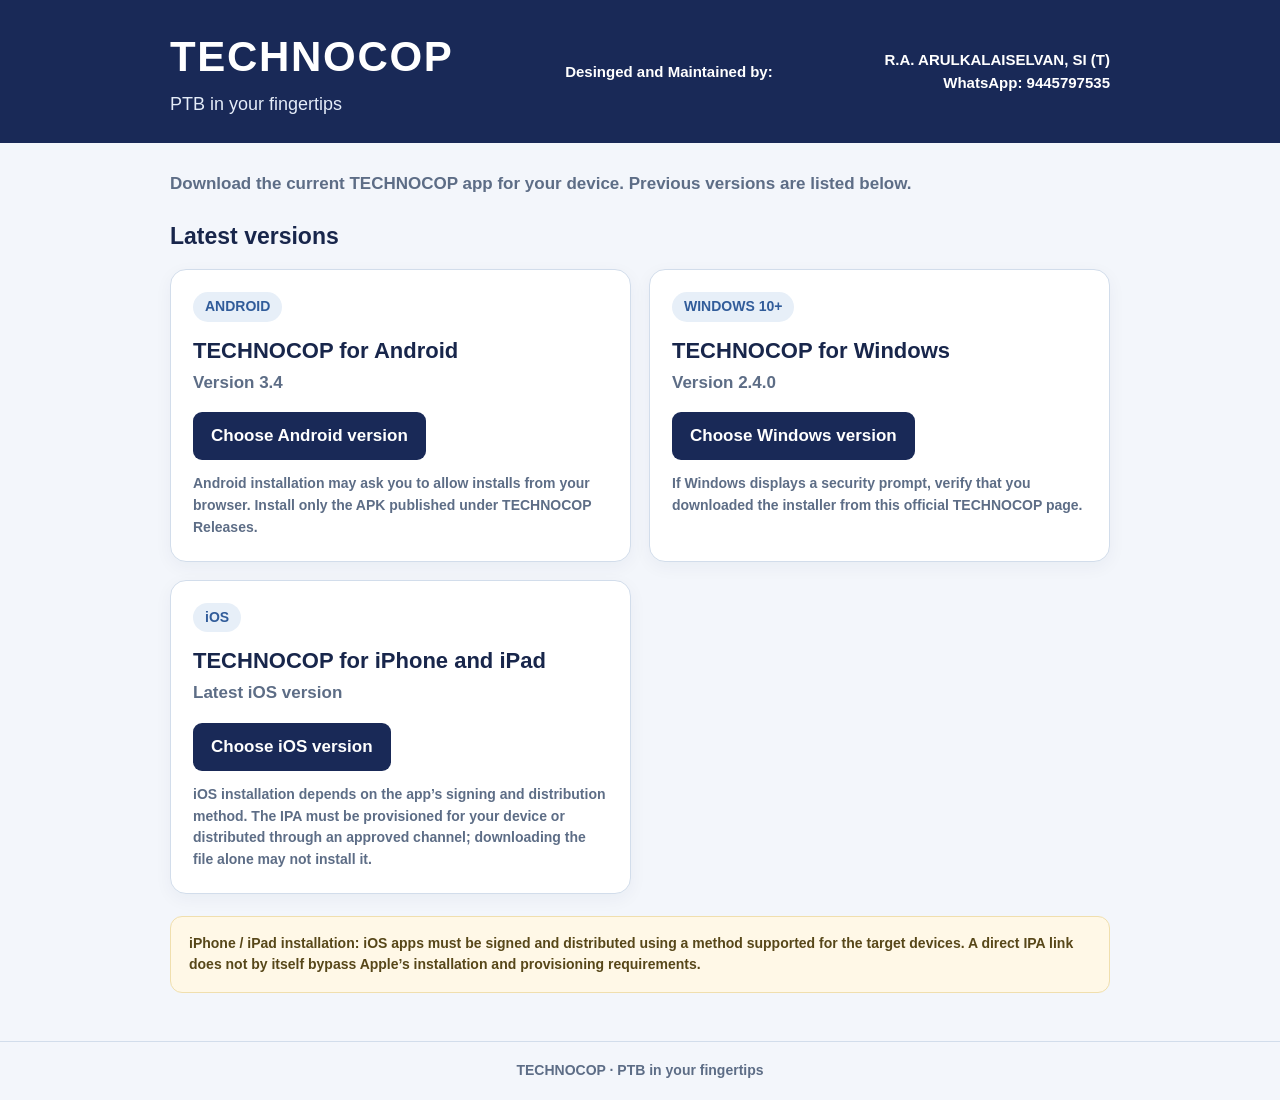
==== index.html @ efa77828 "Update index.html" ====
<!doctype html>
<html lang="en">
<head>
  <meta charset="utf-8">
  <meta name="viewport" content="width=device-width, initial-scale=1">
  <meta name="theme-color" content="#192957">
  <meta name="description" content="Download the latest TECHNOCOP applications and view previous releases.">
  <title>TECHNOCOP Downloads</title>
  <style>
    :root{color-scheme:light;--navy:#192957;--blue:#315c9a;--pale:#e7eff8;--ink:#18264b;--muted:#5d6d86;--line:#d2ddeb;--white:#fff}
    *{box-sizing:border-box}
    body{margin:0;background:#f3f6fb;color:var(--ink);font:17px/1.55 "Segoe UI",Arial,sans-serif}
    .top{background:var(--navy);color:#fff;padding:24px 20px}
    .wrap{width:min(940px,100% - 32px);margin:auto}
    .top-inner{display:flex;justify-content:space-between;align-items:center;gap:20px}
    .brand{font-size:clamp(28px,5vw,42px);font-weight:750;letter-spacing:.04em;margin:0}
    .tagline{font-size:18px;color:#e4ecf8;margin:2px 0 0}
    .top-contact{text-align:right;color:#fff;font-size:15px}
    .top-contact strong{display:block}
    .top-contact a{color:#fff;text-decoration:none}
    .top-contact a:hover{text-decoration:underline}
    main{padding:28px 0 48px}
    .intro{margin:0 0 22px;color:var(--muted)}
    .section-title{font-size:23px;margin:0 0 14px}
    .grid{display:grid;grid-template-columns:repeat(auto-fit,minmax(min(100%,330px),1fr));gap:18px}
    .card{background:var(--white);border:1px solid var(--line);border-radius:16px;padding:22px;box-shadow:0 5px 18px #1929570c}
    .platform{display:inline-block;background:var(--pale);color:var(--blue);font-weight:700;border-radius:999px;padding:4px 12px;font-size:14px}
    .card h3{font-size:22px;margin:12px 0 2px}
    .version{color:var(--muted);margin:0 0 16px}
    .button{display:inline-flex;align-items:center;justify-content:center;background:var(--navy);color:white;text-decoration:none;font-weight:700;padding:11px 18px;border-radius:9px;min-height:46px}
    .button:hover{background:#29477e}
    .subtle{font-size:14px;color:var(--muted);margin:13px 0 0}
    .history{margin-top:30px}
    .history-card{padding:8px 20px}
    .release{display:flex;justify-content:space-between;gap:16px;align-items:center;padding:14px 0;border-bottom:1px solid var(--line)}
    .release:last-child{border:0}
    .release strong{display:block}
    .release span{font-size:14px;color:var(--muted)}
    .text-link{color:var(--blue);font-weight:700;white-space:nowrap}
    .notice{margin-top:22px;padding:16px 18px;border-radius:12px;background:#fff8e7;border:1px solid #f0dfae;color:#574719;font-size:14px}
    footer{text-align:center;padding:18px;color:var(--muted);font-size:14px;border-top:1px solid var(--line)}
    @media(max-width:520px){.release{align-items:flex-start;flex-direction:column;gap:6px}.top-inner{align-items:flex-start;flex-direction:column}.top-contact{text-align:left}}
  </style>
</head>
<body>
  <header class="top">
    <div class="wrap top-inner">
      <div><h1 class="brand">TECHNOCOP</h1><p class="tagline">PTB in your fingertips</p></div>
      <div class="top-contact"><strong> Desinged and Maintained by:</div>
      <div class="top-contact"><strong> R.A. ARULKALAISELVAN, SI (T)</strong><a href="https://wa.me/919445797535" target="_blank" rel="noopener noreferrer">WhatsApp: 9445797535</a></div>
    </div>
  </header>
  <main class="wrap">
    <p class="intro">Download the current TECHNOCOP app for your device. Previous versions are listed below.</p>
    <h2 class="section-title">Latest versions</h2>
    <div class="grid">
      <article class="card">
        <span class="platform">ANDROID</span>
        <h3>TECHNOCOP for Android</h3>
        <p class="version">Version 3.4</p>
        <a class="button" href="android.html">Choose Android version</a>
        <p class="subtle">Android installation may ask you to allow installs from your browser. Install only the APK published under TECHNOCOP Releases.</p>
      </article>
      <article class="card">
        <span class="platform">WINDOWS 10+</span>
        <h3>TECHNOCOP for Windows</h3>
        <p class="version">Version 2.4.0</p>
        <a class="button" href="windows.html">Choose Windows version</a>
        <p class="subtle">If Windows displays a security prompt, verify that you downloaded the installer from this official TECHNOCOP page.</p>
      </article>
      <article class="card">
        <span class="platform">iOS</span>
        <h3>TECHNOCOP for iPhone and iPad</h3>
        <p class="version">Latest iOS version</p>
        <a class="button" href="ios.html">Choose iOS version</a>
        <p class="subtle">iOS installation depends on the app’s signing and distribution method. The IPA must be provisioned for your device or distributed through an approved channel; downloading the file alone may not install it.</p>
      </article>
    </div>

    <aside class="notice"><strong>iPhone / iPad installation:</strong> iOS apps must be signed and distributed using a method supported for the target devices. A direct IPA link does not by itself bypass Apple’s installation and provisioning requirements.</aside>
  </main>
  <footer>TECHNOCOP · PTB in your fingertips</footer>
</body>
</html>
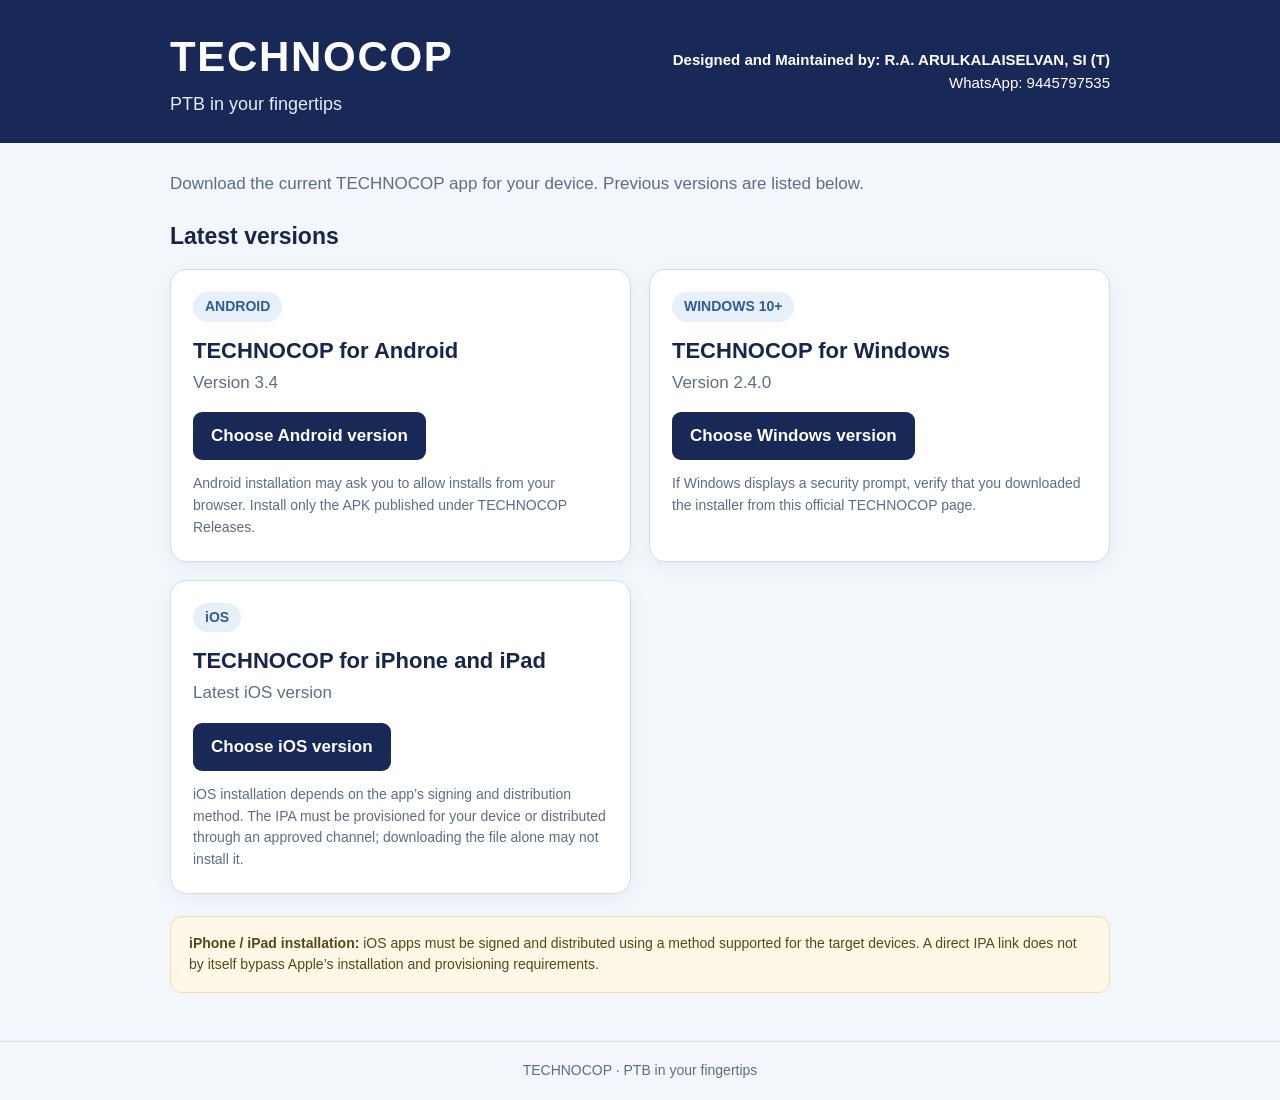
==== commit f9380e07: "Update index.html" ====
--- a/index.html
+++ b/index.html
@@ -46,8 +46,7 @@
   <header class="top">
     <div class="wrap top-inner">
       <div><h1 class="brand">TECHNOCOP</h1><p class="tagline">PTB in your fingertips</p></div>
-      <div class="top-contact"><strong> Desinged and Maintained by:</div>
-      <div class="top-contact"><strong> R.A. ARULKALAISELVAN, SI (T)</strong><a href="https://wa.me/919445797535" target="_blank" rel="noopener noreferrer">WhatsApp: 9445797535</a></div>
+      <div class="top-contact"><strong> Designed and Maintained by: R.A. ARULKALAISELVAN, SI (T)</strong><a href="https://wa.me/919445797535" target="_blank" rel="noopener noreferrer">WhatsApp: 9445797535</a></div>
     </div>
   </header>
   <main class="wrap">
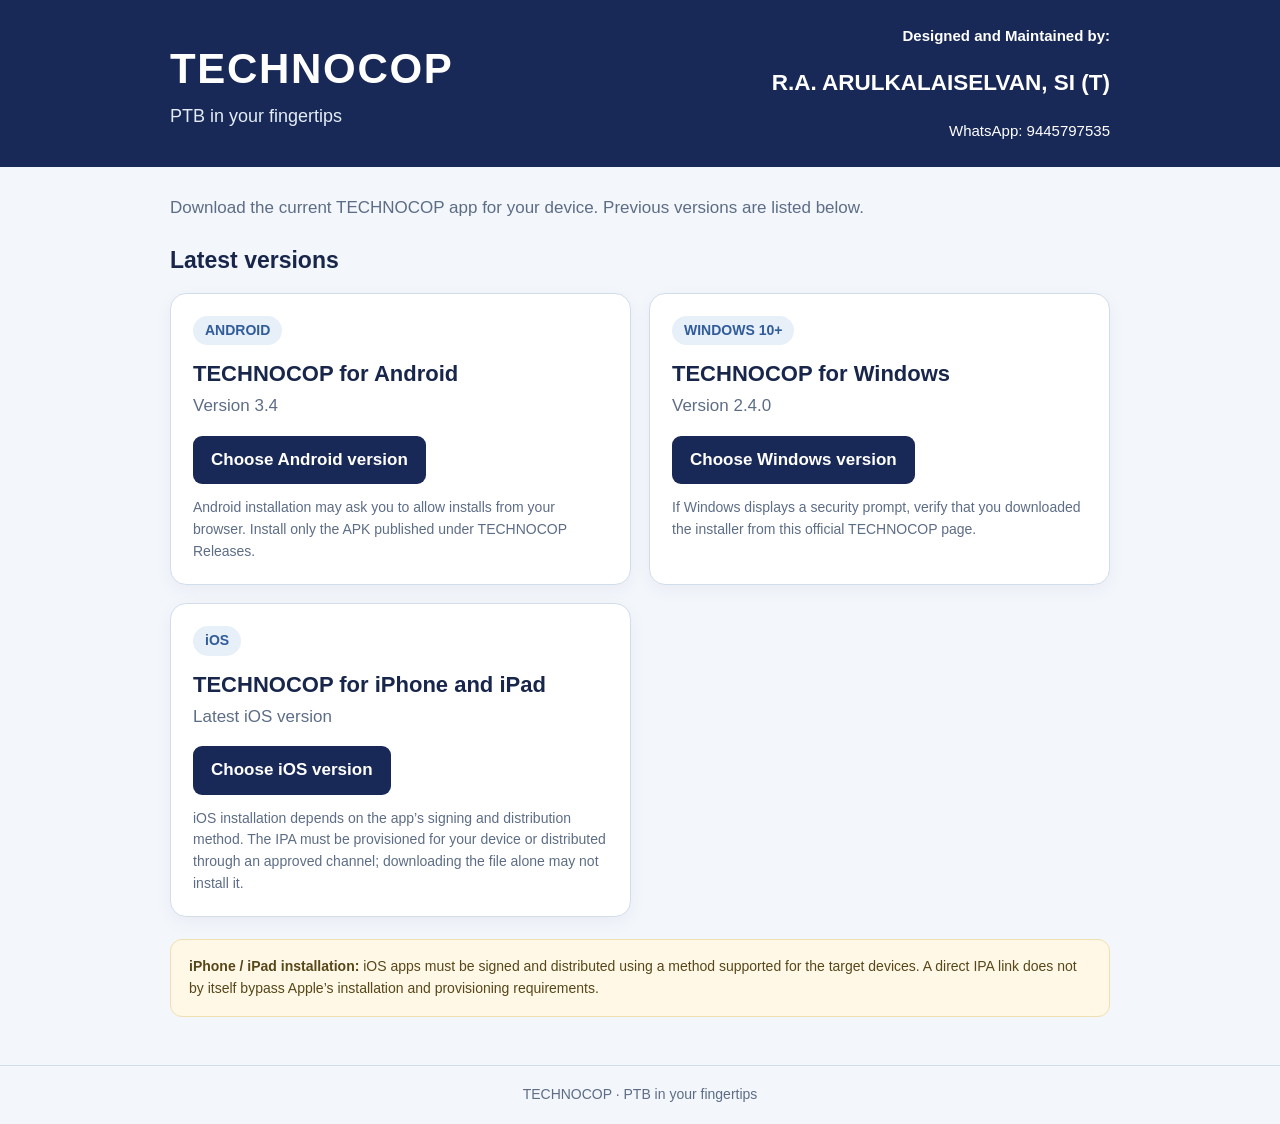
==== commit a34859a4: "Update index.html" ====
--- a/index.html
+++ b/index.html
@@ -46,7 +46,7 @@
   <header class="top">
     <div class="wrap top-inner">
       <div><h1 class="brand">TECHNOCOP</h1><p class="tagline">PTB in your fingertips</p></div>
-      <div class="top-contact"><strong> Designed and Maintained by: R.A. ARULKALAISELVAN, SI (T)</strong><a href="https://wa.me/919445797535" target="_blank" rel="noopener noreferrer">WhatsApp: 9445797535</a></div>
+      <div class="top-contact"><strong> Designed and Maintained by: </strong> <h2> R.A. ARULKALAISELVAN, SI (T) </h2> </strong><a href="https://wa.me/919445797535" target="_blank" rel="noopener noreferrer">WhatsApp: 9445797535</a></div>
     </div>
   </header>
   <main class="wrap">
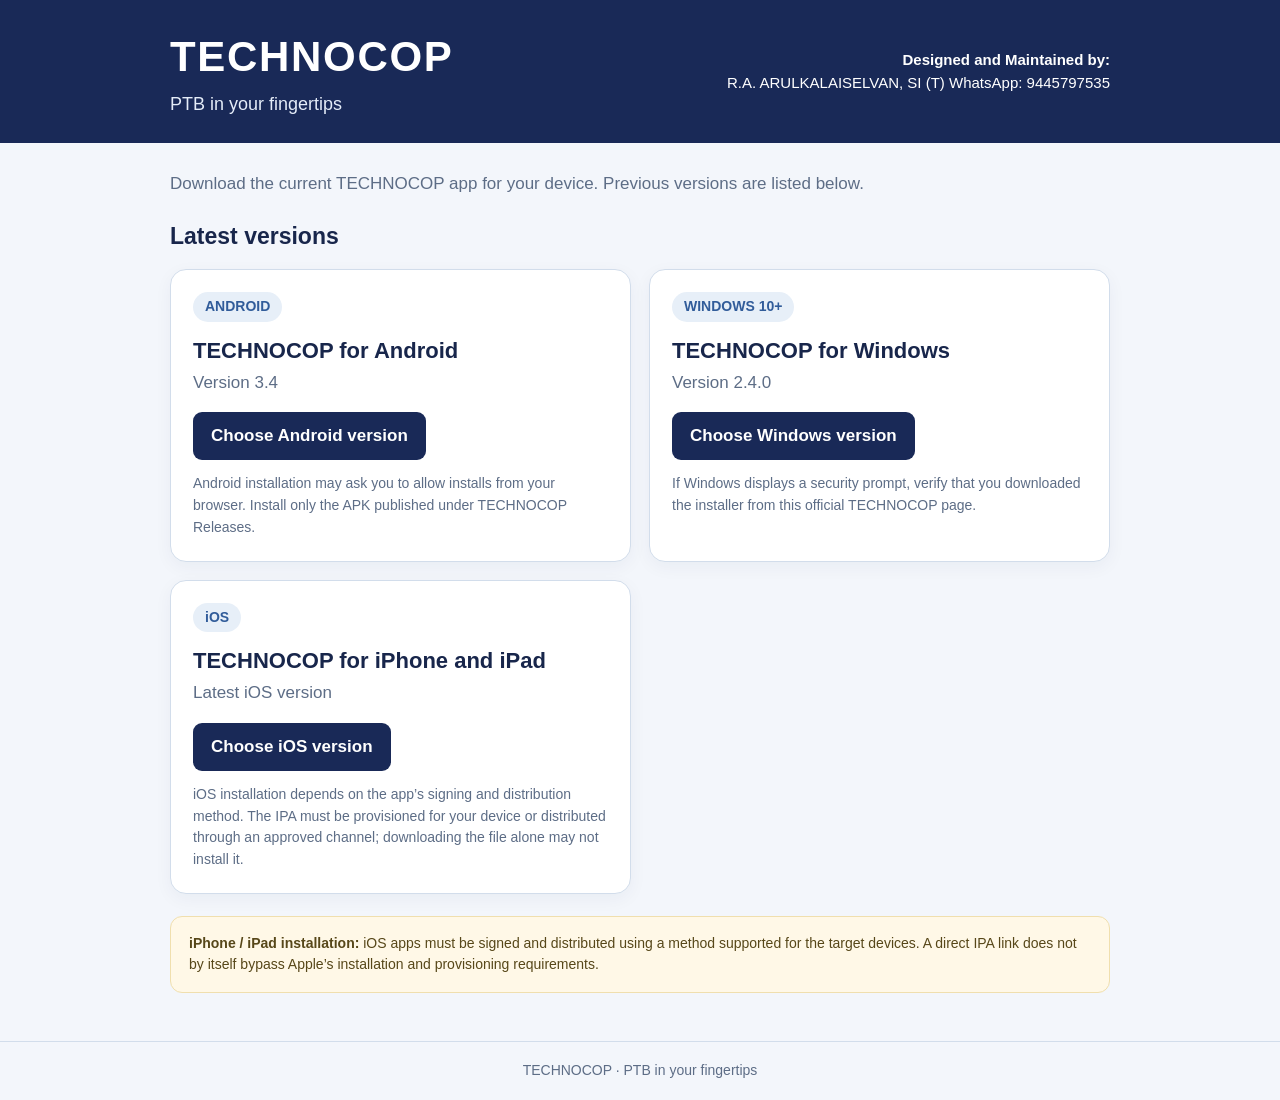
==== commit 0352eddc: "Update index.html" ====
--- a/index.html
+++ b/index.html
@@ -46,7 +46,7 @@
   <header class="top">
     <div class="wrap top-inner">
       <div><h1 class="brand">TECHNOCOP</h1><p class="tagline">PTB in your fingertips</p></div>
-      <div class="top-contact"><strong> Designed and Maintained by: </strong> <h2> R.A. ARULKALAISELVAN, SI (T) </h2> </strong><a href="https://wa.me/919445797535" target="_blank" rel="noopener noreferrer">WhatsApp: 9445797535</a></div>
+      <div class="top-contact"><strong> Designed and Maintained by: </strong> R.A. ARULKALAISELVAN, SI (T) </strong><a href="https://wa.me/919445797535" target="_blank" rel="noopener noreferrer">WhatsApp: 9445797535</a></div>
     </div>
   </header>
   <main class="wrap">
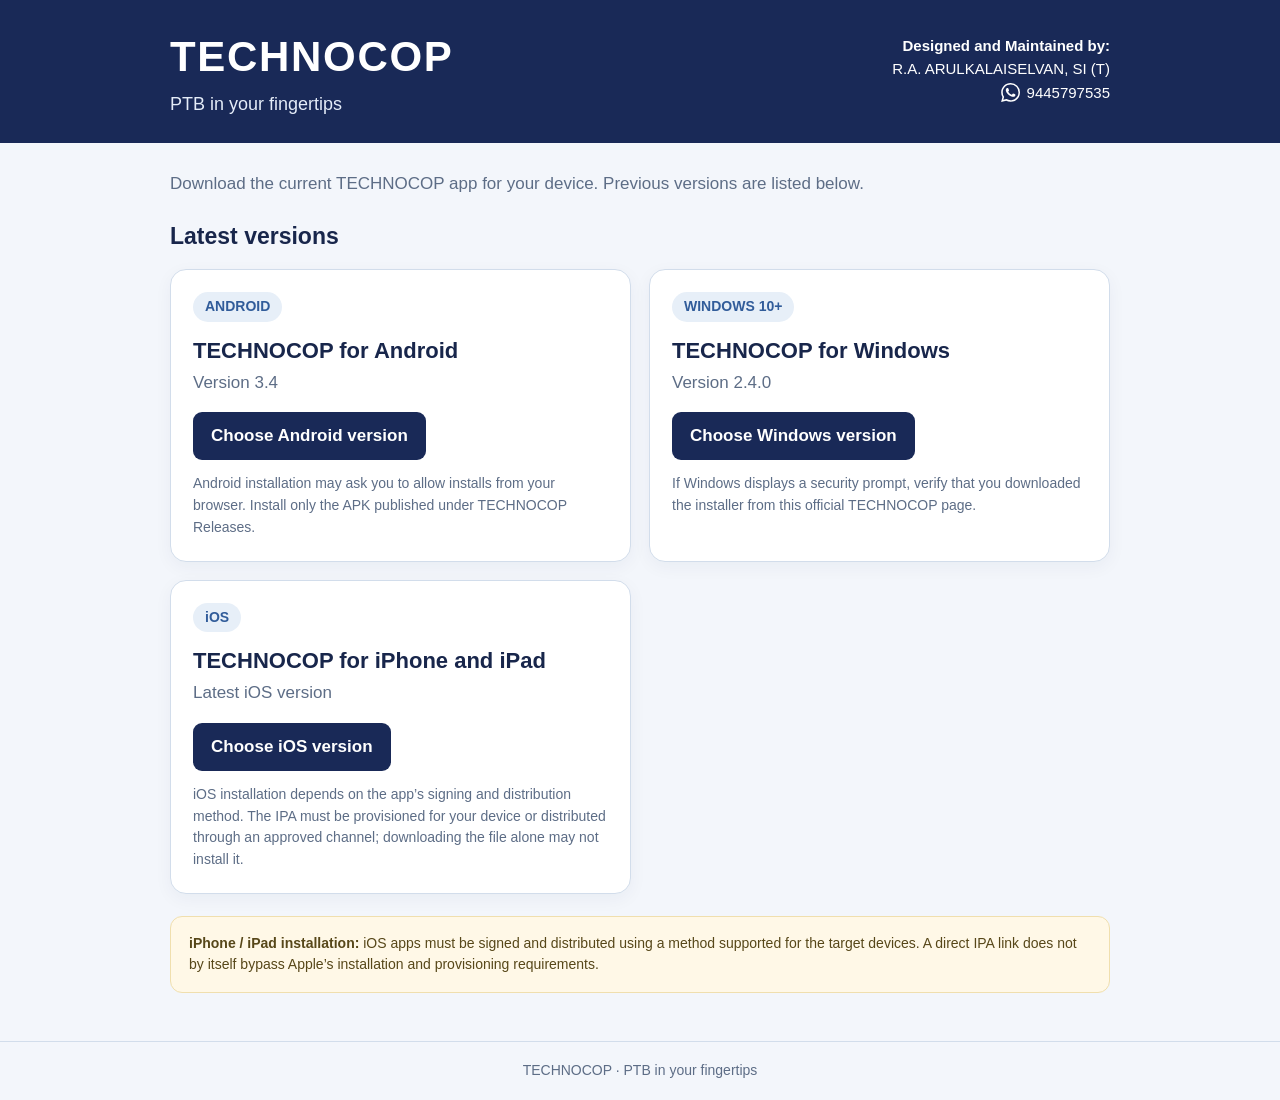
==== commit 4ccde239: "Update index.html" ====
--- a/index.html
+++ b/index.html
@@ -15,10 +15,13 @@
     .top-inner{display:flex;justify-content:space-between;align-items:center;gap:20px}
     .brand{font-size:clamp(28px,5vw,42px);font-weight:750;letter-spacing:.04em;margin:0}
     .tagline{font-size:18px;color:#e4ecf8;margin:2px 0 0}
-    .top-contact{text-align:right;color:#fff;font-size:15px}
-    .top-contact strong{display:block}
+    .top-contact{text-align:right;color:#fff;font-size:15px;line-height:1.4}
+    .top-contact strong,.top-contact .contact-name{display:block}
+    .top-contact .contact-name{margin-top:2px}
     .top-contact a{color:#fff;text-decoration:none}
     .top-contact a:hover{text-decoration:underline}
+    .top-whatsapp{display:inline-flex;align-items:center;justify-content:flex-end;gap:7px;margin-top:3px}
+    .top-whatsapp svg{width:19px;height:19px;fill:currentColor;flex:none}
     main{padding:28px 0 48px}
     .intro{margin:0 0 22px;color:var(--muted)}
     .section-title{font-size:23px;margin:0 0 14px}
@@ -46,7 +49,7 @@
   <header class="top">
     <div class="wrap top-inner">
       <div><h1 class="brand">TECHNOCOP</h1><p class="tagline">PTB in your fingertips</p></div>
-      <div class="top-contact"><strong> Designed and Maintained by: </strong> R.A. ARULKALAISELVAN, SI (T) </strong><a href="https://wa.me/919445797535" target="_blank" rel="noopener noreferrer">WhatsApp: 9445797535</a></div>
+      <div class="top-contact"><strong>Designed and Maintained by:</strong><span class="contact-name">R.A. ARULKALAISELVAN, SI (T)</span><a class="top-whatsapp" href="https://wa.me/919445797535" target="_blank" rel="noopener noreferrer" aria-label="WhatsApp 9445797535"><svg viewBox="0 0 24 24" aria-hidden="true"><path d="M20.52 3.48A11.8 11.8 0 0 0 12.12 0C5.58 0 .26 5.32.26 11.86c0 2.09.55 4.13 1.59 5.92L.16 24l6.37-1.67a11.9 11.9 0 0 0 5.59 1.42h.01c6.54 0 11.86-5.32 11.86-11.86a11.8 11.8 0 0 0-3.47-8.41ZM12.13 21.7h-.01a9.9 9.9 0 0 1-5.04-1.38l-.36-.21-3.78.99 1.01-3.69-.23-.38a9.83 9.83 0 0 1-1.51-5.17c0-5.46 4.45-9.9 9.92-9.9a9.84 9.84 0 0 1 7.01 2.9 9.84 9.84 0 0 1 2.9 7c0 5.47-4.45 9.92-9.91 9.92Zm5.44-7.42c-.3-.15-1.77-.87-2.05-.97-.28-.1-.47-.15-.67.15-.2.3-.77.97-.95 1.17-.17.2-.35.22-.65.07-.3-.15-1.26-.46-2.4-1.48-.89-.8-1.49-1.78-1.66-2.08-.18-.3-.02-.46.13-.61.13-.13.3-.35.45-.52.15-.18.2-.3.3-.5.1-.2.05-.38-.03-.53-.07-.15-.67-1.62-.92-2.22-.24-.58-.48-.5-.66-.51h-.56c-.2 0-.52.07-.8.37-.27.3-1.04 1.02-1.04 2.49s1.07 2.89 1.22 3.09c.15.2 2.1 3.2 5.1 4.49.71.3 1.27.49 1.7.63.72.23 1.37.2 1.88.12.58-.09 1.77-.72 2.02-1.42.25-.7.25-1.3.18-1.42-.08-.13-.28-.2-.58-.35Z"/></svg><span>9445797535</span></a></div>
     </div>
   </header>
   <main class="wrap">
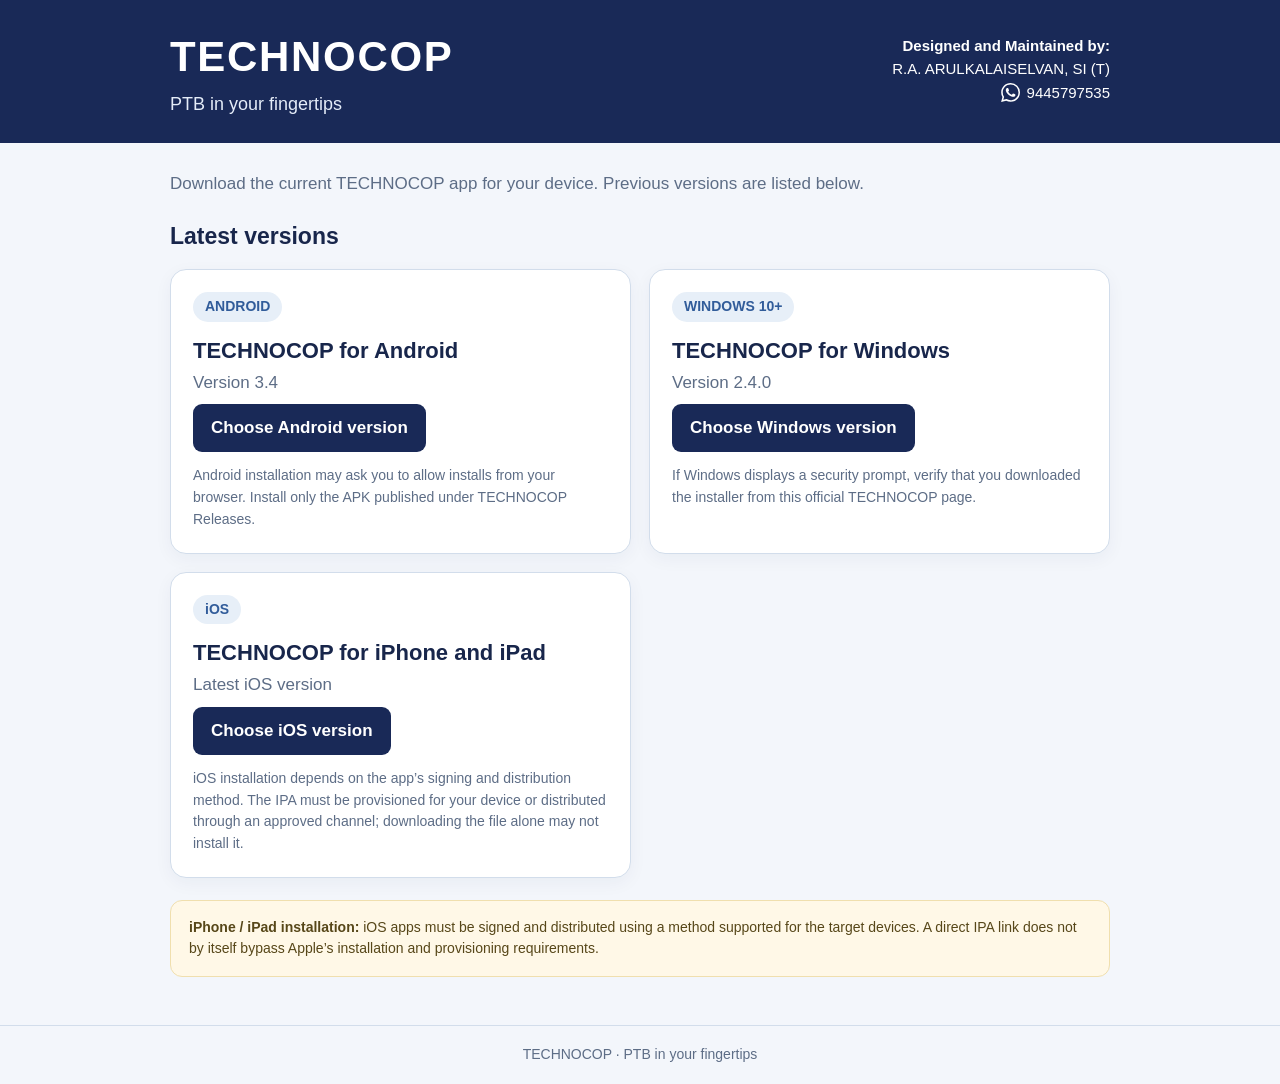
==== commit bc6763b7: "Add files via upload" ====
--- a/index.html
+++ b/index.html
@@ -24,12 +24,18 @@
     .top-whatsapp svg{width:19px;height:19px;fill:currentColor;flex:none}
     main{padding:28px 0 48px}
     .intro{margin:0 0 22px;color:var(--muted)}
-    .section-title{font-size:23px;margin:0 0 14px}
+    .section-head{display:flex;flex-wrap:wrap;justify-content:space-between;align-items:baseline;gap:10px;margin:0 0 14px}
+    .section-title{font-size:23px;margin:0}
+    .total-summary{font-size:14px;font-weight:600;color:var(--muted);margin:0}
     .grid{display:grid;grid-template-columns:repeat(auto-fit,minmax(min(100%,330px),1fr));gap:18px}
     .card{background:var(--white);border:1px solid var(--line);border-radius:16px;padding:22px;box-shadow:0 5px 18px #1929570c}
     .platform{display:inline-block;background:var(--pale);color:var(--blue);font-weight:700;border-radius:999px;padding:4px 12px;font-size:14px}
     .card h3{font-size:22px;margin:12px 0 2px}
-    .version{color:var(--muted);margin:0 0 16px}
+    .version{color:var(--muted);margin:0 0 8px}
+    .live-row{margin:0 0 16px;min-height:0}
+    .live-row:empty{display:none}
+    .live-count{display:inline-flex;align-items:center;gap:6px;background:var(--pale);color:var(--blue);font-size:13.5px;font-weight:700;padding:4px 11px;border-radius:999px}
+    .live-count svg{width:14px;height:14px;fill:currentColor;flex:none}
     .button{display:inline-flex;align-items:center;justify-content:center;background:var(--navy);color:white;text-decoration:none;font-weight:700;padding:11px 18px;border-radius:9px;min-height:46px}
     .button:hover{background:#29477e}
     .subtle{font-size:14px;color:var(--muted);margin:13px 0 0}
@@ -54,26 +60,32 @@
   </header>
   <main class="wrap">
     <p class="intro">Download the current TECHNOCOP app for your device. Previous versions are listed below.</p>
-    <h2 class="section-title">Latest versions</h2>
+    <div class="section-head">
+      <h2 class="section-title">Latest versions</h2>
+      <p class="total-summary" id="total-downloads"></p>
+    </div>
     <div class="grid">
-      <article class="card">
+      <article class="card" data-platform="android">
         <span class="platform">ANDROID</span>
         <h3>TECHNOCOP for Android</h3>
-        <p class="version">Version 3.4</p>
+        <p class="version" data-version>Version 3.4</p>
+        <div class="live-row" data-live-row></div>
         <a class="button" href="android.html">Choose Android version</a>
         <p class="subtle">Android installation may ask you to allow installs from your browser. Install only the APK published under TECHNOCOP Releases.</p>
       </article>
-      <article class="card">
+      <article class="card" data-platform="windows">
         <span class="platform">WINDOWS 10+</span>
         <h3>TECHNOCOP for Windows</h3>
-        <p class="version">Version 2.4.0</p>
+        <p class="version" data-version>Version 2.4.0</p>
+        <div class="live-row" data-live-row></div>
         <a class="button" href="windows.html">Choose Windows version</a>
         <p class="subtle">If Windows displays a security prompt, verify that you downloaded the installer from this official TECHNOCOP page.</p>
       </article>
-      <article class="card">
+      <article class="card" data-platform="ios">
         <span class="platform">iOS</span>
         <h3>TECHNOCOP for iPhone and iPad</h3>
-        <p class="version">Latest iOS version</p>
+        <p class="version" data-version>Latest iOS version</p>
+        <div class="live-row" data-live-row></div>
         <a class="button" href="ios.html">Choose iOS version</a>
         <p class="subtle">iOS installation depends on the app’s signing and distribution method. The IPA must be provisioned for your device or distributed through an approved channel; downloading the file alone may not install it.</p>
       </article>
@@ -82,5 +94,58 @@
     <aside class="notice"><strong>iPhone / iPad installation:</strong> iOS apps must be signed and distributed using a method supported for the target devices. A direct IPA link does not by itself bypass Apple’s installation and provisioning requirements.</aside>
   </main>
   <footer>TECHNOCOP · PTB in your fingertips</footer>
+  <script>
+    (function () {
+      const extMap = { android: ".apk", windows: ".exe", ios: ".ipa" };
+      const fmt = n => `${Number(n || 0).toLocaleString()} download${Number(n || 0) === 1 ? "" : "s"}`;
+      const iconSvg = `<svg viewBox="0 0 24 24" aria-hidden="true"><path d="M12 3a1 1 0 0 1 1 1v9.59l2.3-2.3a1 1 0 1 1 1.4 1.42l-4 4a1 1 0 0 1-1.4 0l-4-4a1 1 0 1 1 1.4-1.42l2.3 2.3V4a1 1 0 0 1 1-1Zm-7 14a1 1 0 0 1 1 1v1h12v-1a1 1 0 1 1 2 0v2a1 1 0 0 1-1 1H5a1 1 0 0 1-1-1v-2a1 1 0 0 1 1-1Z"/></svg>`;
+
+      fetch("https://api.github.com/repos/ptbcoitcell/TECHNOCOP-Downloads/releases?per_page=100", {
+        cache: "no-store",
+        headers: { Accept: "application/vnd.github+json" }
+      })
+        .then(r => (r.ok ? r.json() : Promise.reject()))
+        .then(releases => {
+          const sorted = [...releases].sort((a, b) => new Date(b.published_at || b.created_at) - new Date(a.published_at || a.created_at));
+          let grandTotal = 0;
+
+          Object.entries(extMap).forEach(([key, ext]) => {
+            const card = document.querySelector(`.card[data-platform="${key}"]`);
+            if (!card) return;
+            const entries = sorted
+              .map(rel => ({ rel, assets: (rel.assets || []).filter(a => a.name.toLowerCase().endsWith(ext)) }))
+              .filter(e => e.assets.length);
+            if (!entries.length) return;
+
+            const latest = entries[0];
+            const latestCount = latest.assets.reduce((s, a) => s + Number(a.download_count || 0), 0);
+            const platformCount = entries.reduce((s, e) => s + e.assets.reduce((aSum, a) => aSum + Number(a.download_count || 0), 0), 0);
+            grandTotal += platformCount;
+
+            const versionEl = card.querySelector("[data-version]");
+            if (versionEl) {
+              const rawVer = latest.rel.name || latest.rel.tag_name || "";
+              const cleanVer = rawVer.replace(/^(?:TECHNOCOP\s+)?(?:iOS|Windows|Android)?[-\s]*v?/i, "").trim();
+              if (cleanVer) versionEl.textContent = `Version ${cleanVer}`;
+            }
+
+            const rowEl = card.querySelector("[data-live-row]");
+            if (rowEl) {
+              const label = platformCount > latestCount
+                ? `${fmt(latestCount)} (latest) · ${fmt(platformCount)} total`
+                : fmt(platformCount);
+              rowEl.innerHTML = `<span class="live-count">${iconSvg}<span></span></span>`;
+              rowEl.querySelector("span > span").textContent = label;
+            }
+          });
+
+          const totalEl = document.querySelector("#total-downloads");
+          if (totalEl && grandTotal > 0) {
+            totalEl.textContent = `Total downloads: ${Number(grandTotal).toLocaleString()}`;
+          }
+        })
+        .catch(() => {});
+    })();
+  </script>
 </body>
 </html>
